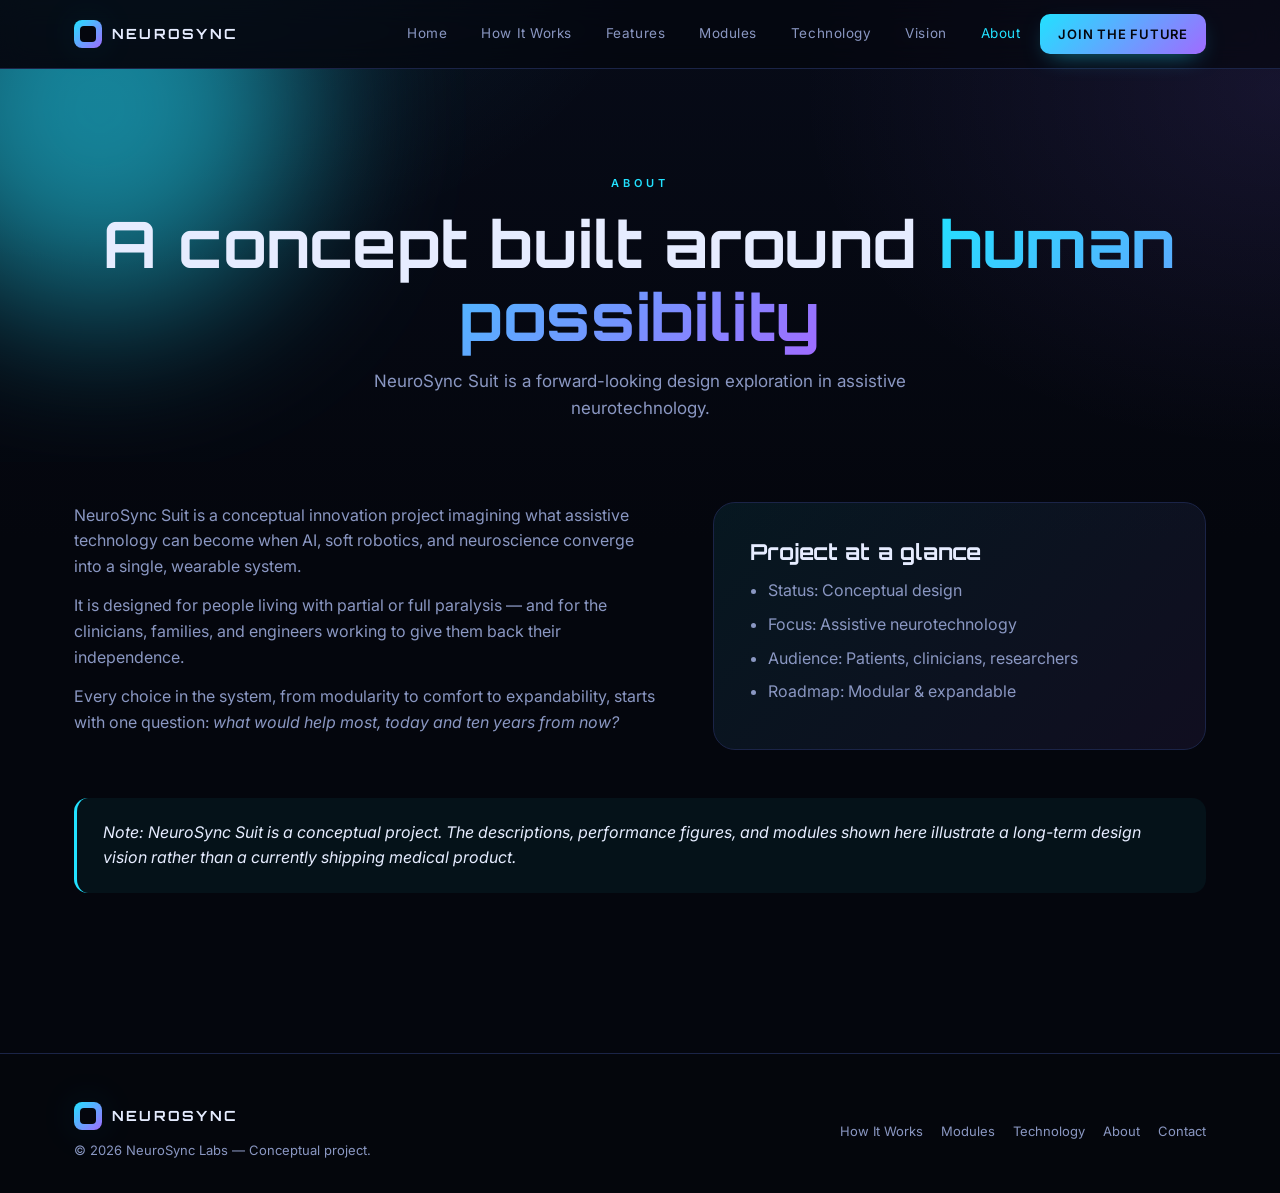
==== about.html @ 5aeb9520 "first commit" ====
<!DOCTYPE html>
<html lang="en">
<head>
<meta charset="UTF-8" />
<meta name="viewport" content="width=device-width,initial-scale=1" />
<title>About — NeuroSync Suit</title>
<meta name="description" content="NeuroSync Suit — wearable AI that reconnects mind and movement." />
<link rel="preconnect" href="https://fonts.googleapis.com">
<link rel="preconnect" href="https://fonts.gstatic.com" crossorigin>
<link href="https://fonts.googleapis.com/css2?family=Orbitron:wght@500;700;800&family=Inter:wght@300;400;500;600&display=swap" rel="stylesheet">
<link rel="stylesheet" href="css/global.css" />
<link rel="stylesheet" href="css/about.css" />
</head>
<body>
  <header class="nav">
    <div class="container nav__inner">
      <a href="index.html" class="nav__logo">
        <span class="nav__logo-mark"></span>
        NeuroSync
      </a>
      <button class="nav__burger" aria-label="Menu" aria-expanded="false">☰</button>
      <nav class="nav__links">
        <a href="index.html" class="nav__link">Home</a>
        <a href="how-it-works.html" class="nav__link">How It Works</a>
        <a href="features.html" class="nav__link">Features</a>
        <a href="modules.html" class="nav__link">Modules</a>
        <a href="technology.html" class="nav__link">Technology</a>
        <a href="vision.html" class="nav__link">Vision</a>
        <a href="about.html" class="nav__link">About</a>
        <a href="contact.html" class="nav__cta">Join the Future</a>
      </nav>
    </div>
  </header>
<main>
  <section class="page-hero">
    <div class="orb orb--cyan"></div>
    <div class="container">
      <span class="eyebrow reveal">About</span>
      <h1 class="reveal delay-1">A concept built around <span class="gradient-text">human possibility</span></h1>
      <p class="reveal delay-2">NeuroSync Suit is a forward-looking design exploration in assistive neurotechnology.</p>
    </div>
  </section>
  <section class="about">
    <div class="container">
      <div class="about__grid">
        <div class="about__text reveal">
          <p>NeuroSync Suit is a conceptual innovation project imagining what assistive technology can become when AI, soft robotics, and neuroscience converge into a single, wearable system.</p>
          <p>It is designed for people living with partial or full paralysis — and for the clinicians, families, and engineers working to give them back their independence.</p>
          <p>Every choice in the system, from modularity to comfort to expandability, starts with one question: <em>what would help most, today and ten years from now?</em></p>
        </div>
        <aside class="about__panel reveal delay-1">
          <h3>Project at a glance</h3>
          <ul><li>Status: Conceptual design</li><li>Focus: Assistive neurotechnology</li><li>Audience: Patients, clinicians, researchers</li><li>Roadmap: Modular &amp; expandable</li></ul>
        </aside>
      </div>
      <p class="note reveal">Note: NeuroSync Suit is a conceptual project. The descriptions, performance figures, and modules shown here illustrate a long-term design vision rather than a currently shipping medical product.</p>
    </div>
  </section>
</main>
  <footer class="footer">
    <div class="container footer__inner">
      <div>
        <a href="index.html" class="nav__logo"><span class="nav__logo-mark"></span> NeuroSync</a>
        <p class="footer__copy" style="margin-top:10px">© 2026 NeuroSync Labs — Conceptual project.</p>
      </div>
      <div class="footer__links">
        <a href="how-it-works.html">How It Works</a>
        <a href="modules.html">Modules</a>
        <a href="technology.html">Technology</a>
        <a href="about.html">About</a>
        <a href="contact.html">Contact</a>
      </div>
    </div>
  </footer>
<script src="js/global.js"></script>
<script src="js/about.js"></script>
</body>
</html>
---- css/global.css ----
/* === NeuroSync — shared theme === */
:root{
  --bg:#04060d;
  --bg-2:#070b18;
  --surface:#0b1124;
  --surface-2:#101a36;
  --border:#1b2447;
  --text:#e6ecff;
  --muted:#8a97c2;
  --cyan:#22e1ff;
  --cyan-soft:#7df3ff;
  --purple:#a06bff;
  --purple-soft:#c9a6ff;
  --blue:#1d4ed8;
  --grad: linear-gradient(135deg,var(--cyan),var(--purple));
  --grad-soft: linear-gradient(135deg,rgba(34,225,255,.18),rgba(160,107,255,.18));
  --shadow-glow: 0 0 40px -8px rgba(34,225,255,.45);
  --ease: cubic-bezier(.22,1,.36,1);
  --radius: 14px;
  --radius-lg: 22px;
  --maxw: 1180px;
}

*{box-sizing:border-box;margin:0;padding:0}
html{scroll-behavior:smooth}
body{
  font-family:'Inter','DM Sans',system-ui,sans-serif;
  background:var(--bg);
  color:var(--text);
  line-height:1.6;
  overflow-x:hidden;
  min-height:100vh;
  background-image:
    radial-gradient(900px 600px at 10% -10%,rgba(34,225,255,.10),transparent 60%),
    radial-gradient(800px 600px at 100% 10%,rgba(160,107,255,.10),transparent 60%),
    linear-gradient(180deg,var(--bg-2),var(--bg) 60%);
  background-attachment:fixed;
}
img{max-width:100%;display:block}
a{color:inherit;text-decoration:none}

h1,h2,h3,h4{
  font-family:'Orbitron','Space Grotesk',system-ui,sans-serif;
  font-weight:700;letter-spacing:.01em;line-height:1.15;
}
h1{font-size:clamp(34px,5vw,64px)}
h2{font-size:clamp(26px,3.4vw,40px)}
h3{font-size:clamp(18px,2vw,22px)}
p{color:var(--muted)}

.container{max-width:var(--maxw);margin:0 auto;padding:0 24px}

/* === NAV === */
.nav{
  position:sticky;top:0;z-index:50;
  backdrop-filter:blur(14px);
  background:rgba(4,6,13,.6);
  border-bottom:1px solid var(--border);
}
.nav__inner{
  display:flex;align-items:center;justify-content:space-between;
  height:68px;
}
.nav__logo{
  display:flex;align-items:center;gap:10px;
  font-family:'Orbitron',sans-serif;font-weight:700;letter-spacing:.16em;
  text-transform:uppercase;font-size:14px;color:var(--text);
}
.nav__logo-mark{
  width:28px;height:28px;border-radius:8px;
  background:var(--grad);box-shadow:var(--shadow-glow);
  position:relative;
}
.nav__logo-mark::after{
  content:"";position:absolute;inset:6px;border-radius:4px;
  background:var(--bg);
}
.nav__links{display:flex;gap:6px;align-items:center}
.nav__link{
  padding:8px 14px;border-radius:8px;font-size:13.5px;color:var(--muted);
  letter-spacing:.04em;transition:.25s var(--ease);
}
.nav__link:hover{color:var(--text);background:rgba(255,255,255,.04)}
.nav__link.is-active{color:var(--cyan)}
.nav__cta{
  padding:10px 18px;border-radius:10px;font-size:13px;font-weight:600;
  background:var(--grad);color:#04060d;letter-spacing:.06em;
  text-transform:uppercase;transition:.25s var(--ease);
  box-shadow:0 8px 24px -10px rgba(34,225,255,.6);
}
.nav__cta:hover{transform:translateY(-2px);box-shadow:0 14px 32px -10px rgba(160,107,255,.7)}
.nav__burger{
  display:none;background:none;border:0;color:var(--text);
  font-size:24px;cursor:pointer;
}
@media(max-width:880px){
  .nav__links{
    position:fixed;inset:68px 0 auto 0;
    flex-direction:column;align-items:stretch;gap:0;
    background:rgba(7,11,24,.96);backdrop-filter:blur(14px);
    border-bottom:1px solid var(--border);
    padding:12px;
    transform:translateY(-110%);transition:.35s var(--ease);
  }
  .nav__links.is-open{transform:translateY(0)}
  .nav__link{padding:14px 16px}
  .nav__burger{display:block}
  .nav__cta{margin:8px 0 4px}
}

/* === BUTTONS === */
.btn{
  display:inline-flex;align-items:center;gap:10px;
  padding:14px 26px;border-radius:12px;
  font-family:'Orbitron',sans-serif;font-size:13px;font-weight:600;
  letter-spacing:.12em;text-transform:uppercase;cursor:pointer;border:0;
  transition:.3s var(--ease);
}
.btn--primary{
  background:var(--grad);color:#04060d;
  box-shadow:0 12px 30px -10px rgba(34,225,255,.55);
}
.btn--primary:hover{transform:translateY(-3px);box-shadow:0 18px 40px -10px rgba(160,107,255,.7)}
.btn--ghost{
  background:rgba(255,255,255,.04);color:var(--text);
  border:1px solid var(--border);
}
.btn--ghost:hover{border-color:var(--cyan);color:var(--cyan)}

/* === SECTION === */
.section{padding:96px 0;position:relative}
.section--tight{padding:64px 0}
.eyebrow{
  display:inline-block;font-size:11px;font-weight:600;letter-spacing:.36em;
  text-transform:uppercase;color:var(--cyan);margin-bottom:14px;
}
.section__head{text-align:center;max-width:720px;margin:0 auto 56px}
.section__head p{margin-top:14px;font-size:16px}

.gradient-text{
  background:var(--grad);-webkit-background-clip:text;background-clip:text;
  color:transparent;
}

/* === CARD === */
.card{
  background:linear-gradient(180deg,rgba(255,255,255,.03),transparent),var(--surface);
  border:1px solid var(--border);
  border-radius:var(--radius-lg);
  padding:28px;
  transition:.35s var(--ease);
  position:relative;overflow:hidden;
}
.card::before{
  content:"";position:absolute;inset:0;border-radius:inherit;padding:1px;
  background:var(--grad);opacity:0;
  -webkit-mask:linear-gradient(#000 0 0) content-box,linear-gradient(#000 0 0);
  -webkit-mask-composite:xor;mask-composite:exclude;
  transition:.35s var(--ease);pointer-events:none;
}
.card:hover{transform:translateY(-6px)}
.card:hover::before{opacity:1}
.card__icon{
  width:48px;height:48px;border-radius:12px;
  display:grid;place-items:center;font-size:22px;
  background:var(--grad-soft);color:var(--cyan);
  margin-bottom:18px;
}
.card h3{margin-bottom:10px}

/* === GRIDS === */
.grid{display:grid;gap:22px}
.grid-2{grid-template-columns:repeat(2,1fr)}
.grid-3{grid-template-columns:repeat(3,1fr)}
.grid-4{grid-template-columns:repeat(4,1fr)}
@media(max-width:900px){
  .grid-3,.grid-4{grid-template-columns:repeat(2,1fr)}
}
@media(max-width:580px){
  .grid-2,.grid-3,.grid-4{grid-template-columns:1fr}
}

/* === FOOTER === */
.footer{
  border-top:1px solid var(--border);
  padding:48px 0 32px;margin-top:60px;
  background:rgba(4,6,13,.5);
}
.footer__inner{
  display:flex;flex-wrap:wrap;gap:24px;justify-content:space-between;align-items:center;
}
.footer__copy{color:var(--muted);font-size:13px}
.footer__links{display:flex;gap:18px;flex-wrap:wrap}
.footer__links a{font-size:13px;color:var(--muted);transition:.2s}
.footer__links a:hover{color:var(--cyan)}

/* === SCROLL ANIMATIONS === */
.reveal{
  opacity:0;transform:translateY(28px);
  transition:opacity .8s var(--ease),transform .8s var(--ease);
}
.reveal.is-visible{opacity:1;transform:translateY(0)}
.reveal.delay-1{transition-delay:.1s}
.reveal.delay-2{transition-delay:.2s}
.reveal.delay-3{transition-delay:.3s}

/* === GLOW ORB (decorative) === */
.orb{
  position:absolute;border-radius:50%;filter:blur(80px);
  pointer-events:none;opacity:.55;z-index:0;
}
.orb--cyan{background:var(--cyan)}
.orb--purple{background:var(--purple)}
---- css/about.css ----
.page-hero{padding:100px 0 40px;text-align:center;position:relative;overflow:hidden}
.page-hero .orb--cyan{width:400px;height:400px;top:-160px;left:-100px}
.page-hero h1{margin-bottom:14px}
.page-hero p{max-width:620px;margin:0 auto;font-size:17px}

.about{padding:40px 0 100px}
.about__grid{display:grid;grid-template-columns:1.2fr 1fr;gap:48px;align-items:center}
.about__text p{margin-bottom:14px;font-size:16px;color:var(--muted)}
.about__panel{
  padding:36px;border-radius:var(--radius-lg);
  background:linear-gradient(135deg,rgba(34,225,255,.08),rgba(160,107,255,.08));
  border:1px solid var(--border);
}
.about__panel h3{margin-bottom:14px}
.about__panel ul{padding-left:18px;color:var(--muted)}
.about__panel ul li{margin:8px 0}
.note{
  margin-top:48px;padding:22px 26px;border-radius:var(--radius);
  border-left:3px solid var(--cyan);background:rgba(34,225,255,.05);
  color:var(--text);font-style:italic;
}
@media(max-width:780px){.about__grid{grid-template-columns:1fr}}
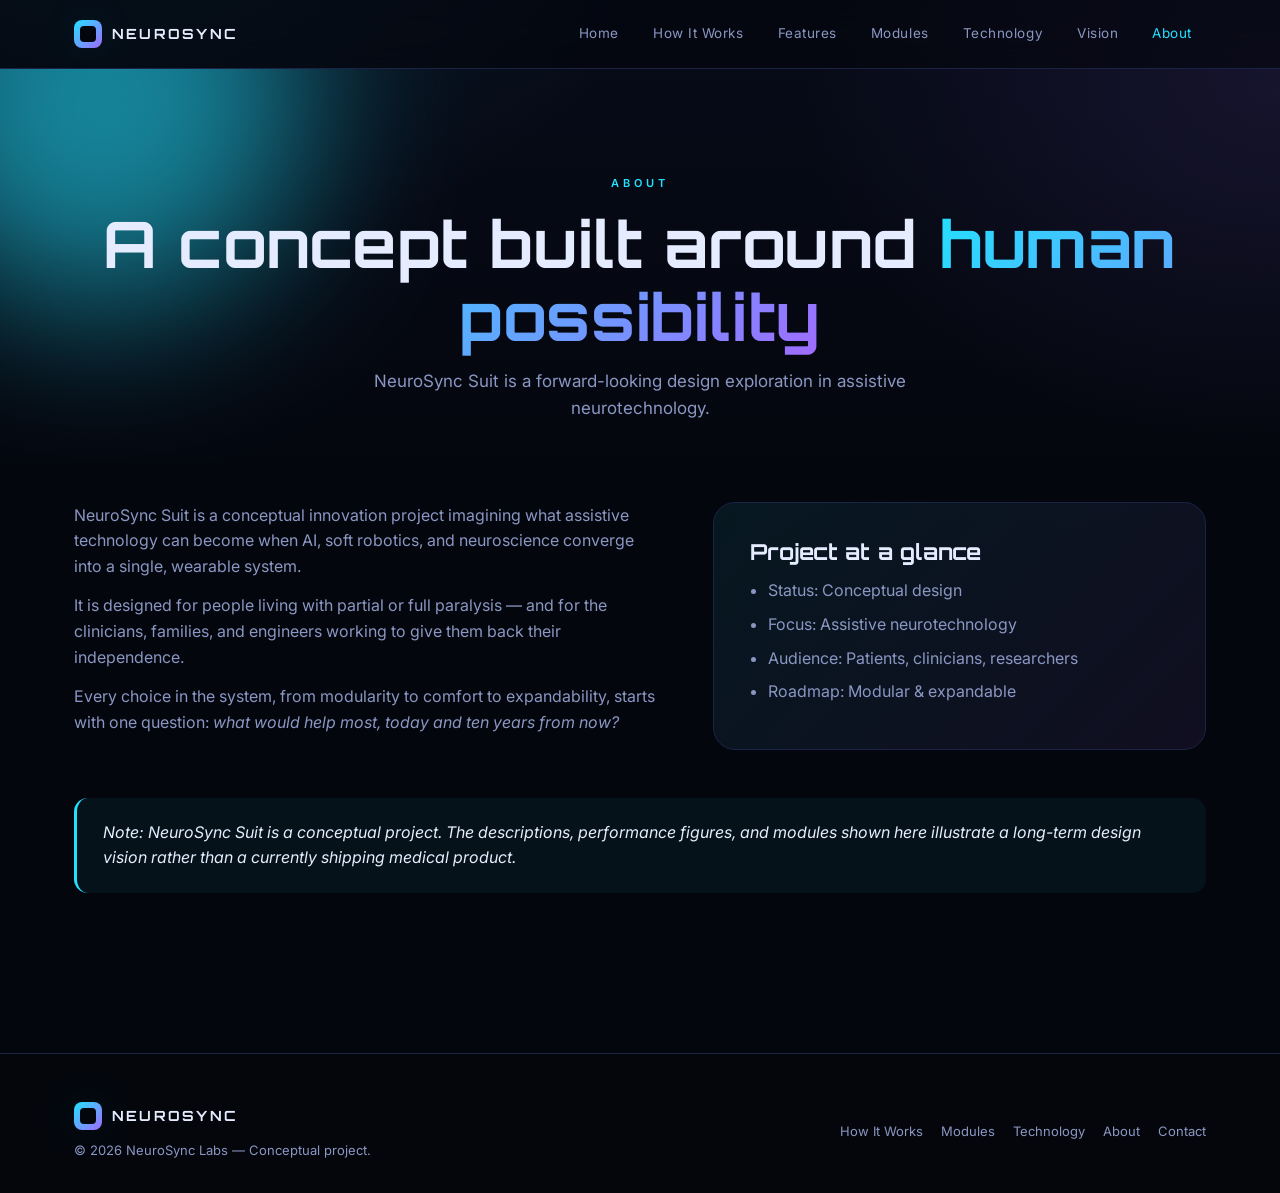
==== commit 94b91622: "tus tus" ====
--- a/about.html
+++ b/about.html
@@ -27,7 +27,7 @@
         <a href="technology.html" class="nav__link">Technology</a>
         <a href="vision.html" class="nav__link">Vision</a>
         <a href="about.html" class="nav__link">About</a>
-        <a href="contact.html" class="nav__cta">Join the Future</a>
+      
       </nav>
     </div>
   </header>
